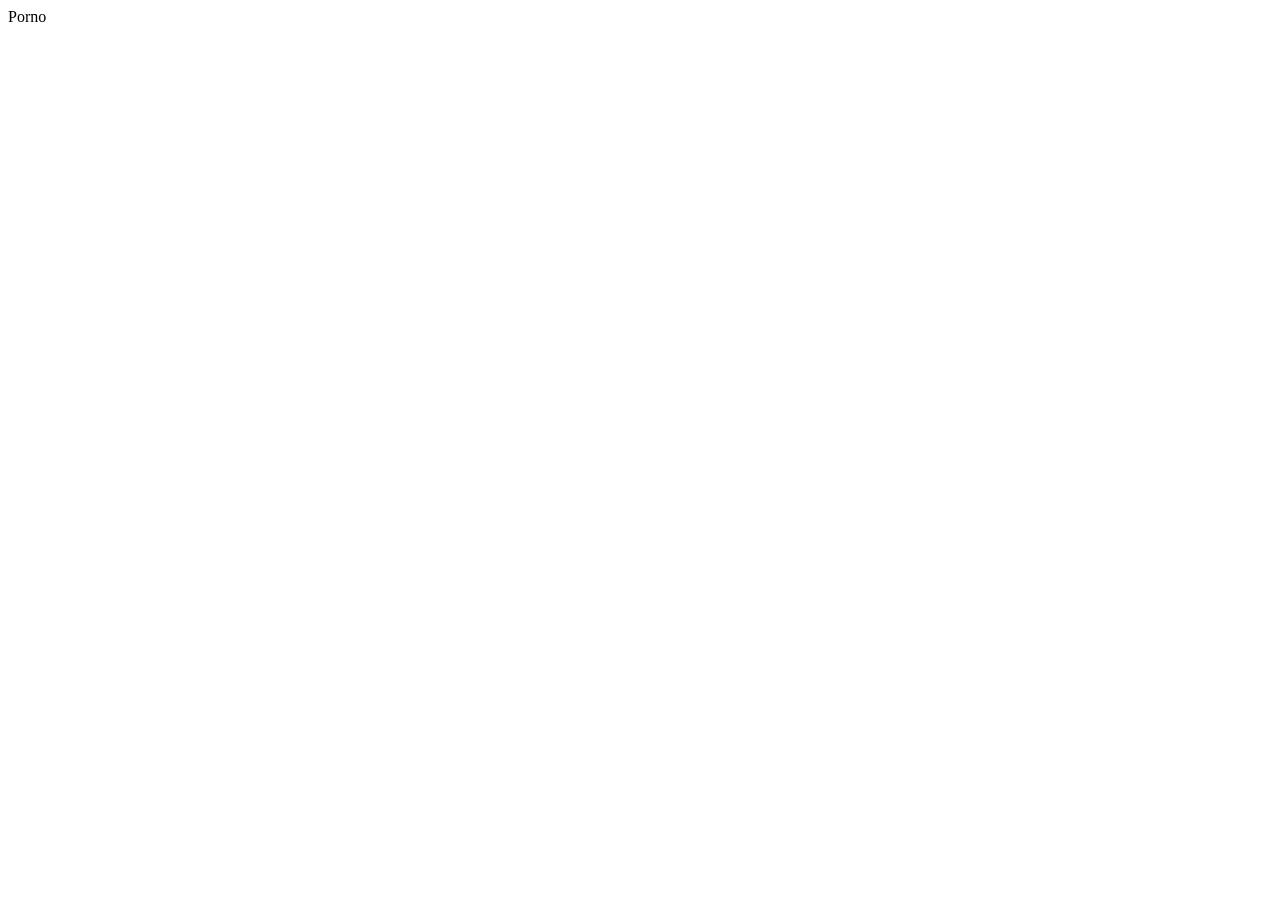
==== index.html @ a063c2bb "feat: Create initial HTML page with basic structure and stylesheet link." ====
<!DOCTYPE html>
<html lang="en">
<head>
    <meta charset="UTF-8">
    <meta name="viewport" content="width=device-width, initial-scale=1.0">
    <title>MenuRestaurant</title>
    <link rel="stylesheet" href="styles.css">
</head>
<body>
    Porno
</body>
</html>
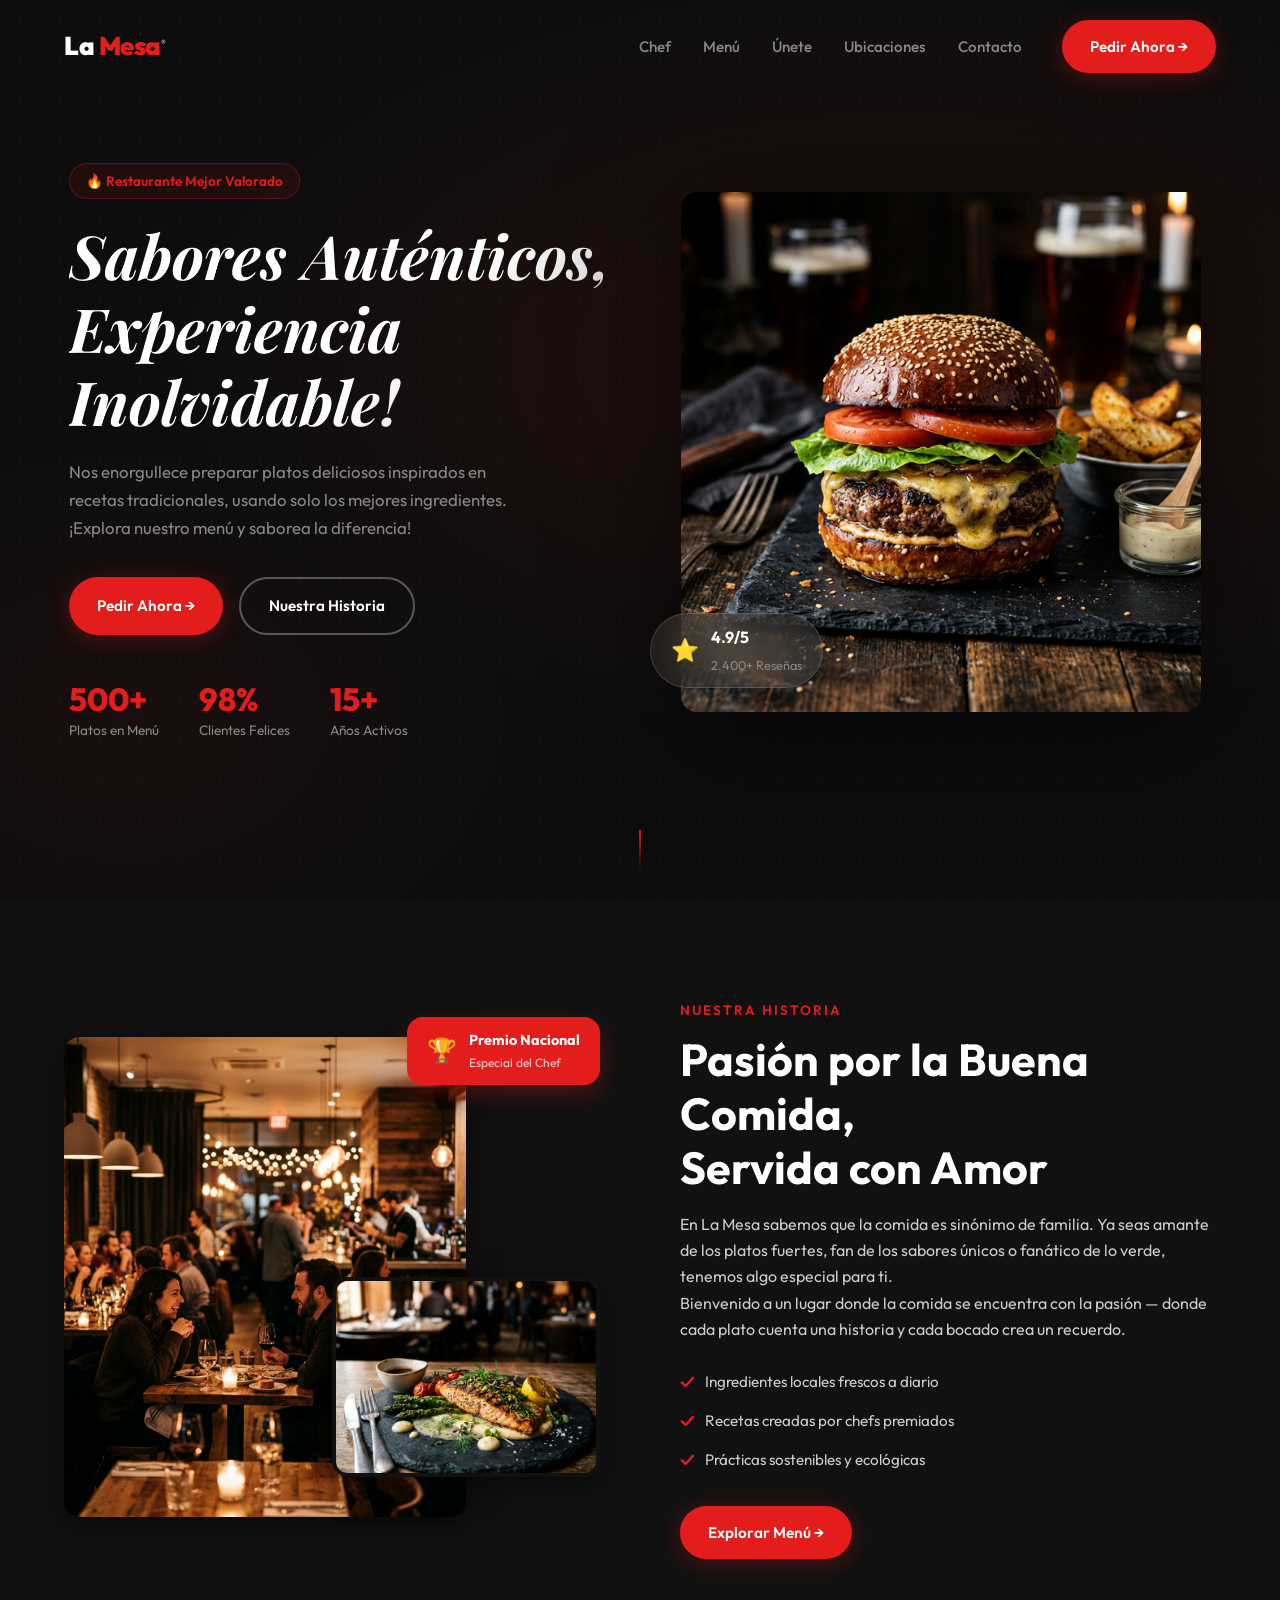
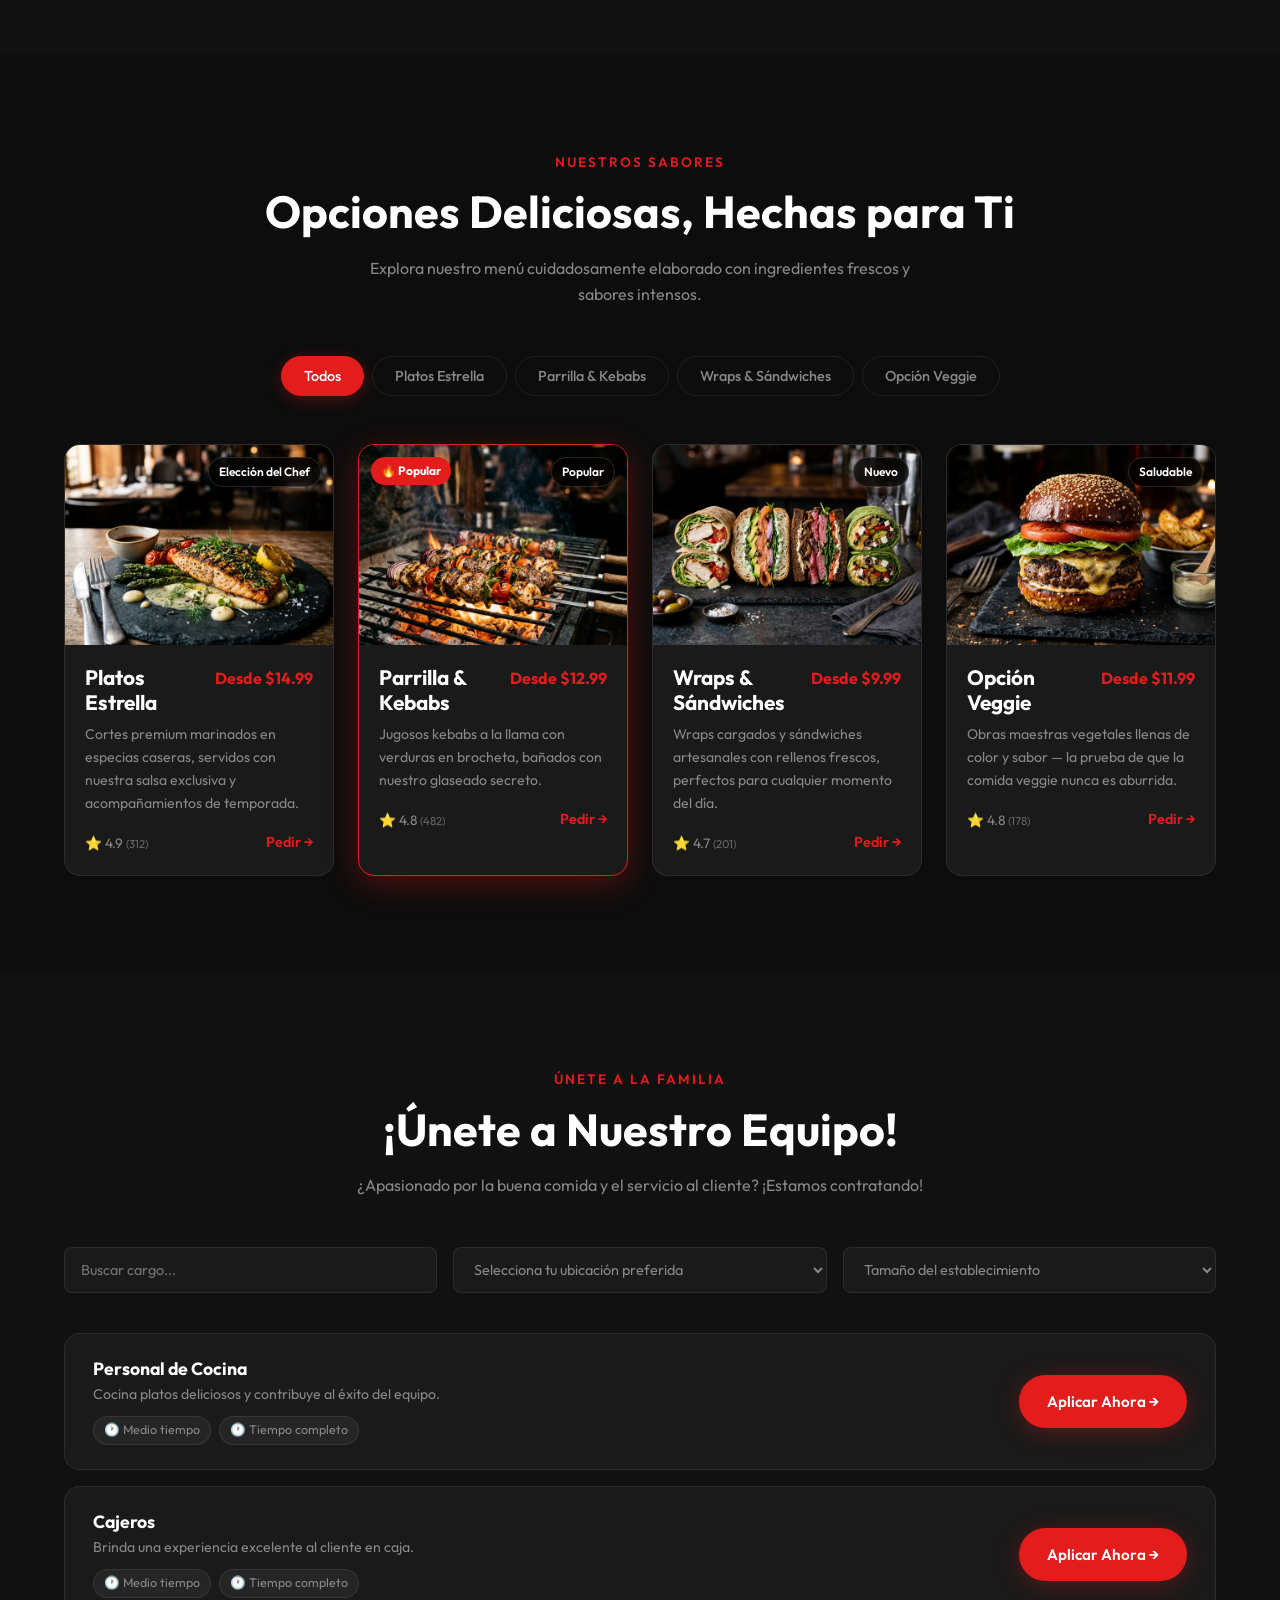
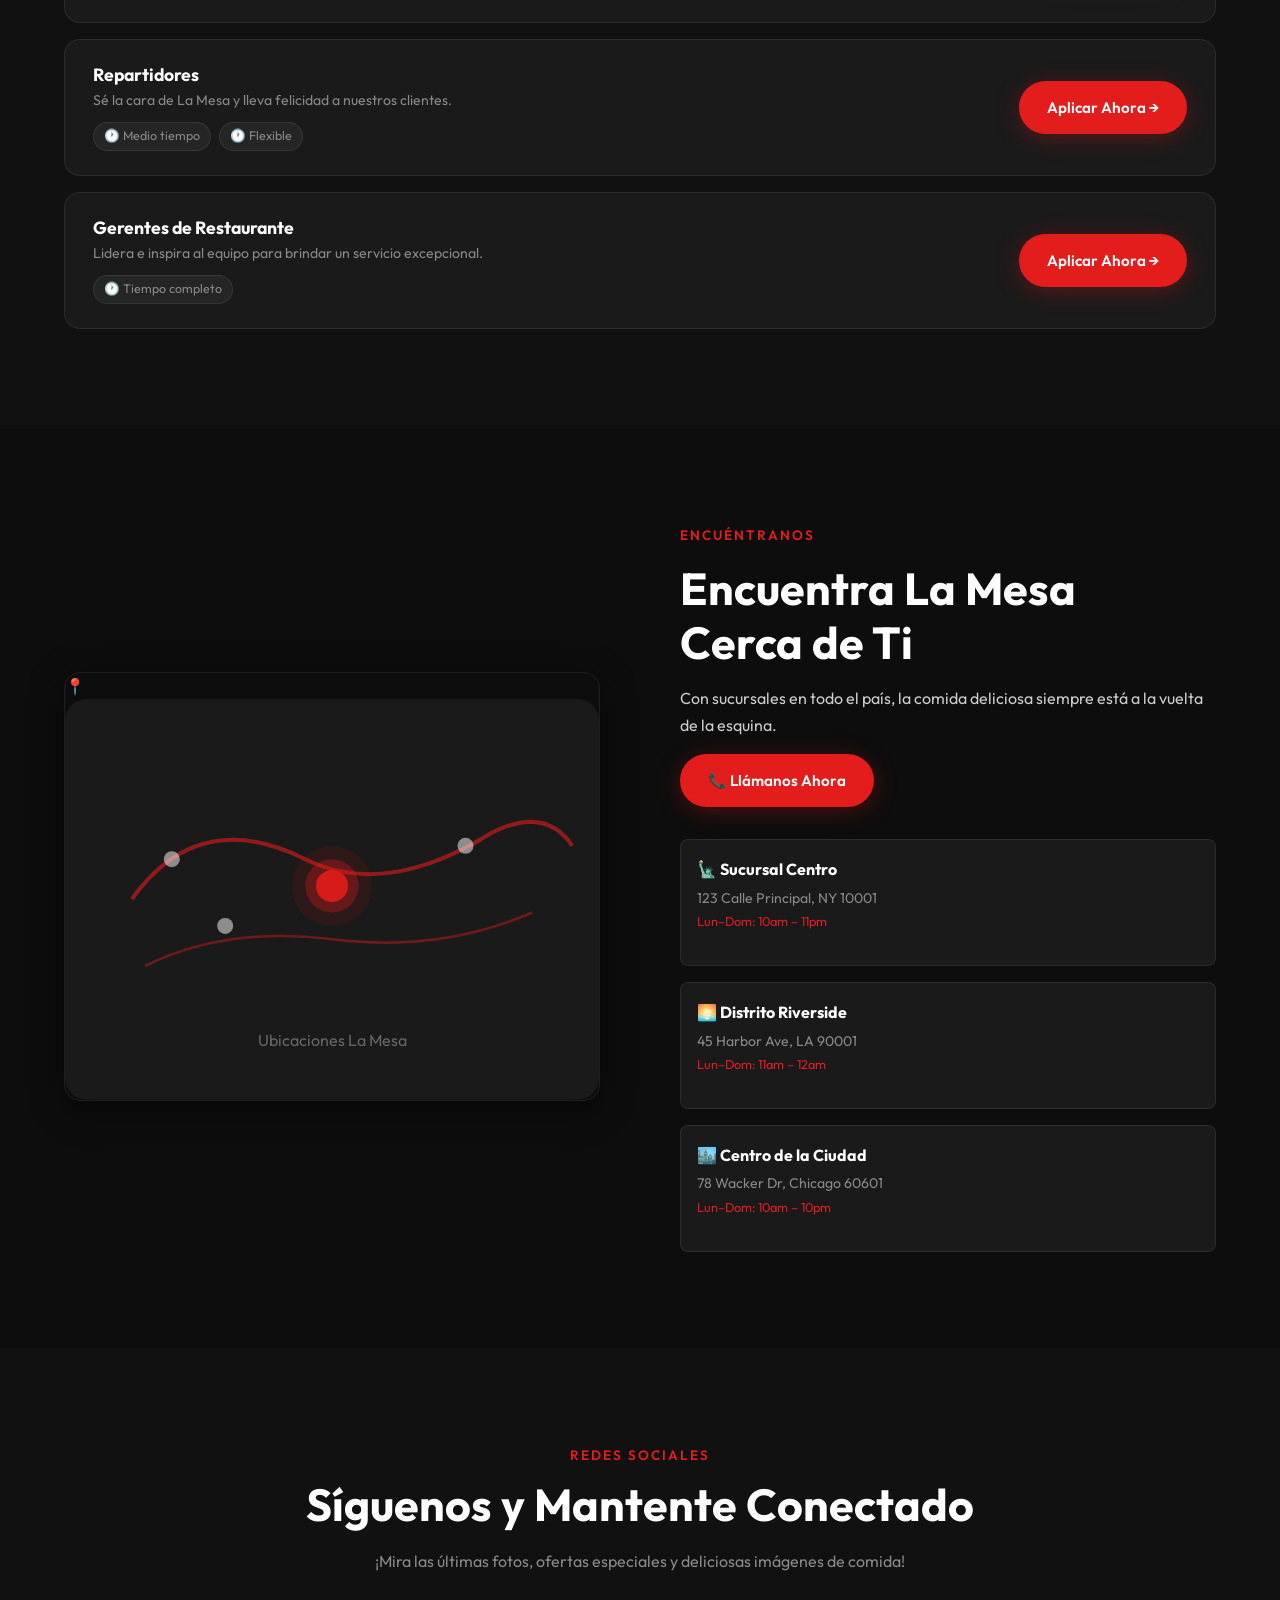
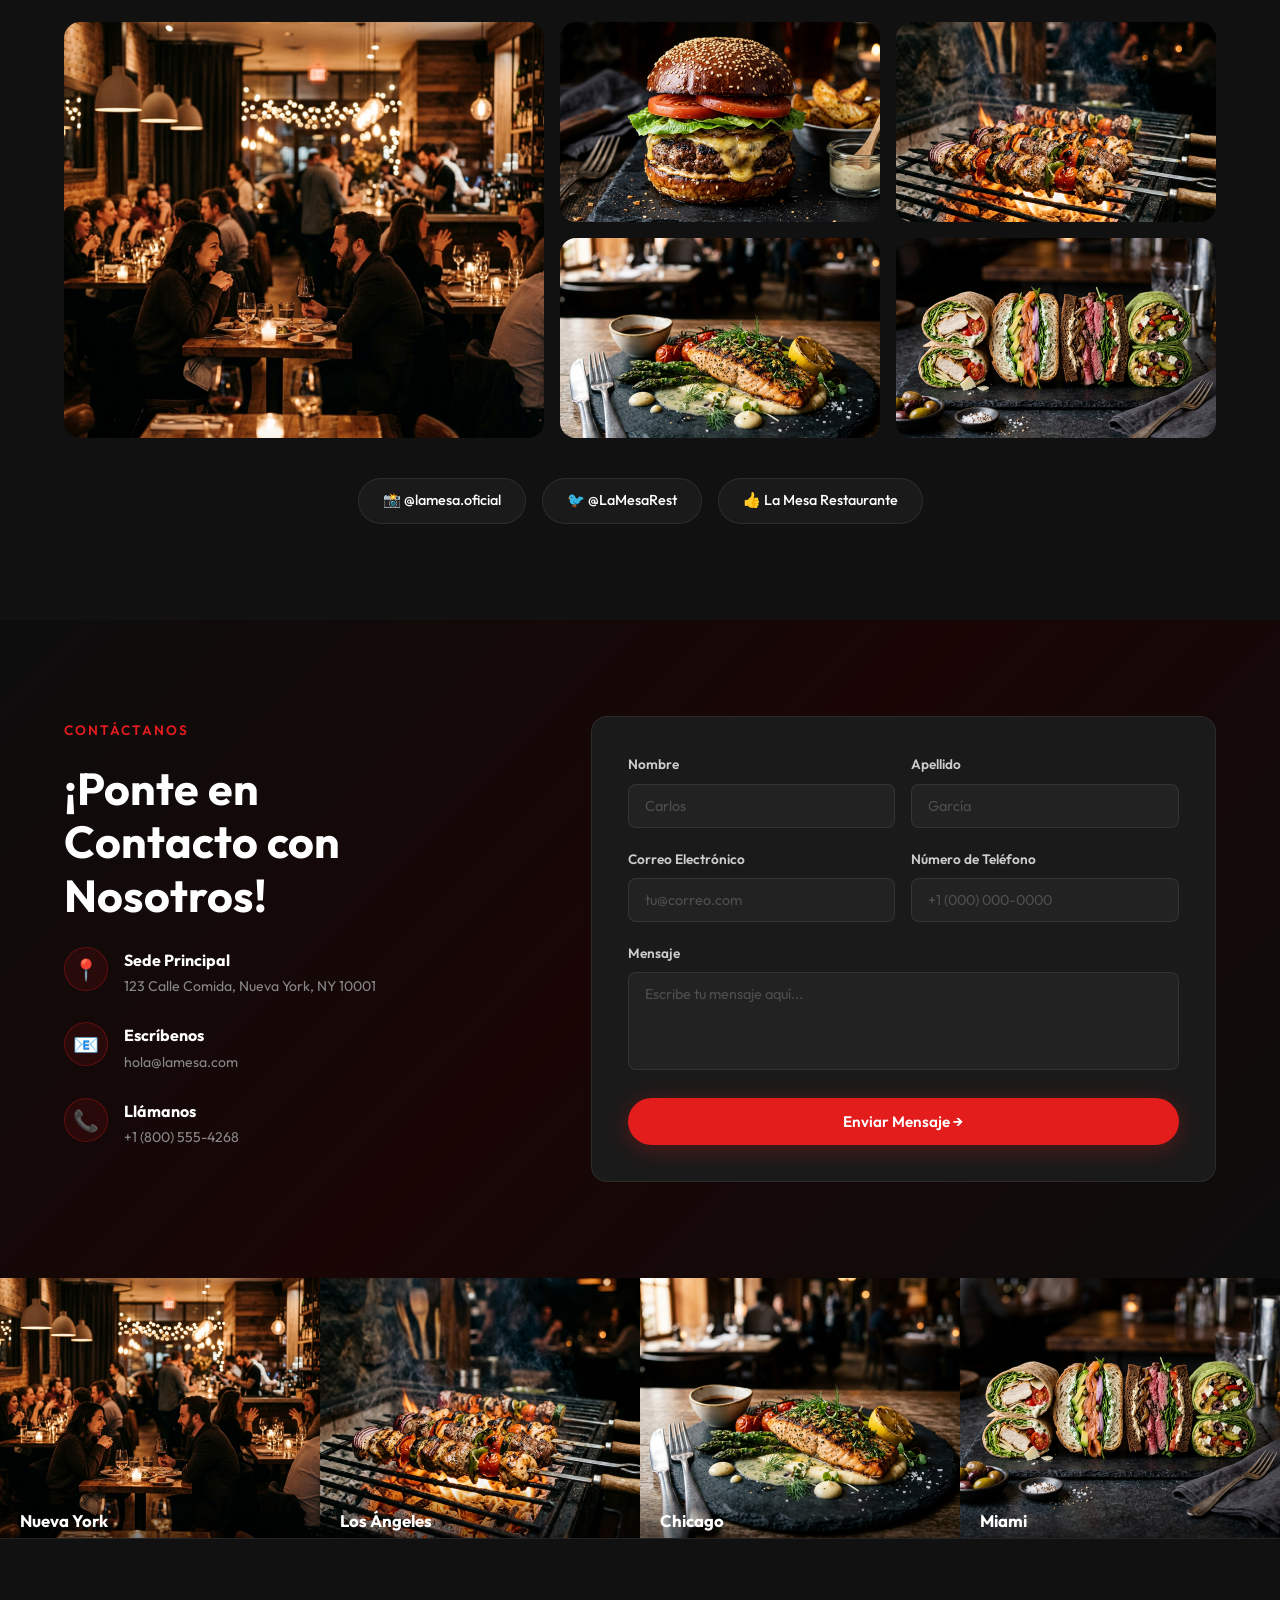
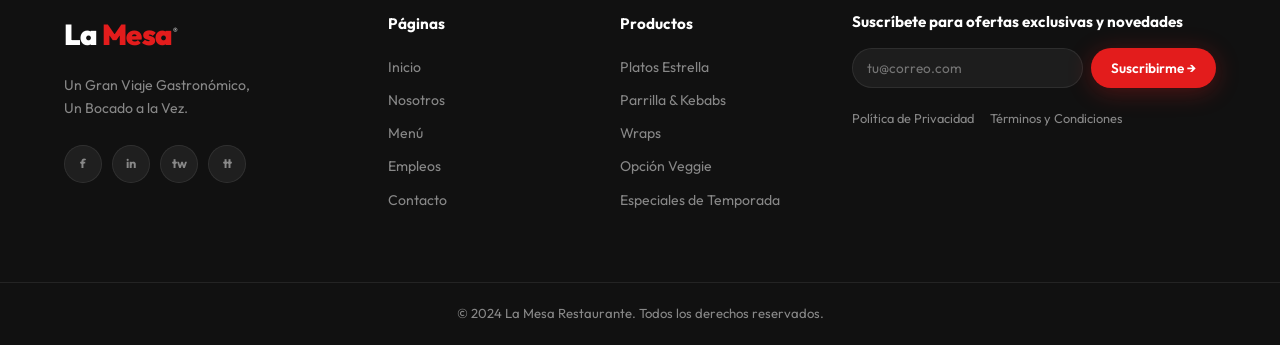
==== commit defbb188: "feat: pagina completa La Mesa - diseno premium, traduccion espanol, imagenes e interactividad" ====
--- a/index.html
+++ b/index.html
@@ -1,12 +1,544 @@
-<!DOCTYPE html>
-<html lang="en">
+﻿<!DOCTYPE html>
+<html lang="es">
+
 <head>
     <meta charset="UTF-8">
     <meta name="viewport" content="width=device-width, initial-scale=1.0">
-    <title>MenuRestaurant</title>
+    <meta name="description"
+        content="La Mesa - Sabores auténticos, experiencias inolvidables. Descubre nuestro menú de platos exclusivos preparados con ingredientes frescos.">
+    <title>La Mesa - Sabores Auténticos</title>
+    <link rel="preconnect" href="https://fonts.googleapis.com">
+    <link rel="preconnect" href="https://fonts.gstatic.com" crossorigin>
+    <link
+        href="https://fonts.googleapis.com/css2?family=Outfit:wght@300;400;500;600;700;800;900&family=Playfair+Display:ital,wght@0,700;1,700&display=swap"
+        rel="stylesheet">
     <link rel="stylesheet" href="styles.css">
 </head>
+
 <body>
-    Porno
+
+    <!-- ===== NAVBAR ===== -->
+    <header class="navbar" id="navbar">
+        <div class="container nav-container">
+            <a href="#" class="logo">La <span>Mesa</span><sup>®</sup></a>
+            <nav class="nav-links">
+                <a href="#chef">Chef</a>
+                <a href="#menu">Menú</a>
+                <a href="#jobs">Únete</a>
+                <a href="#location">Ubicaciones</a>
+                <a href="#contact">Contacto</a>
+            </nav>
+            <a href="#order" class="btn btn-red">Pedir Ahora →</a>
+            <button class="hamburger" id="hamburger" aria-label="Menú">&#9776;</button>
+        </div>
+        <div class="mobile-menu" id="mobileMenu">
+            <a href="#chef">Chef</a>
+            <a href="#menu">Menú</a>
+            <a href="#jobs">Únete</a>
+            <a href="#location">Ubicaciones</a>
+            <a href="#contact">Contacto</a>
+            <a href="#order" class="btn btn-red">Pedir Ahora</a>
+        </div>
+    </header>
+
+    <!-- ===== HERO ===== -->
+    <section class="hero" id="home">
+        <div class="container hero-container">
+            <div class="hero-text">
+                <p class="hero-tag">🔥 Restaurante Mejor Valorado</p>
+                <h1>Sabores Auténticos,<br>Experiencia<br>Inolvidable!</h1>
+                <p class="hero-desc">Nos enorgullece preparar platos deliciosos inspirados en recetas tradicionales,
+                    usando solo los mejores ingredientes. ¡Explora nuestro menú y saborea la diferencia!</p>
+                <div class="hero-btns">
+                    <a href="#menu" class="btn btn-red">Pedir Ahora →</a>
+                    <a href="#chef" class="btn btn-outline">Nuestra Historia</a>
+                </div>
+                <div class="hero-stats">
+                    <div class="stat"><span>500+</span>
+                        <p>Platos en Menú</p>
+                    </div>
+                    <div class="stat"><span>98%</span>
+                        <p>Clientes Felices</p>
+                    </div>
+                    <div class="stat"><span>15+</span>
+                        <p>Años Activos</p>
+                    </div>
+                </div>
+            </div>
+            <div class="hero-img">
+                <div class="hero-glow"></div>
+                <img src="hero_burger.png" alt="Hamburguesa Gourmet Signature">
+                <div class="hero-badge">
+                    <span class="badge-icon">⭐</span>
+                    <div>
+                        <strong>4.9/5</strong>
+                        <small>2.400+ Reseñas</small>
+                    </div>
+                </div>
+            </div>
+        </div>
+        <div class="hero-scroll-indicator">
+            <span></span>
+        </div>
+    </section>
+
+    <!-- ===== ABOUT / CHEF ===== -->
+    <section class="about" id="chef">
+        <div class="container about-container">
+            <div class="about-imgs">
+                <div class="about-img-main">
+                    <img src="restaurant_interior.png" alt="Interior del restaurante">
+                </div>
+                <div class="about-img-small">
+                    <img src="signature_dish.png" alt="Plato estrella">
+                </div>
+                <div class="about-tag-float">
+                    <span>🏆</span>
+                    <div>
+                        <strong>Premio Nacional</strong>
+                        <small>Especial del Chef</small>
+                    </div>
+                </div>
+            </div>
+            <div class="about-text">
+                <p class="section-tag">Nuestra Historia</p>
+                <h2>Pasión por la Buena Comida,<br>Servida con Amor</h2>
+                <p>En La Mesa sabemos que la comida es sinónimo de familia. Ya seas amante de los platos fuertes, fan de
+                    los sabores únicos o fanático de lo verde, tenemos algo especial para ti.</p>
+                <p>Bienvenido a un lugar donde la comida se encuentra con la pasión — donde cada plato cuenta una
+                    historia y cada bocado crea un recuerdo.</p>
+                <div class="about-features">
+                    <div class="feature"><span>✓</span> Ingredientes locales frescos a diario</div>
+                    <div class="feature"><span>✓</span> Recetas creadas por chefs premiados</div>
+                    <div class="feature"><span>✓</span> Prácticas sostenibles y ecológicas</div>
+                </div>
+                <a href="#menu" class="btn btn-red">Explorar Menú →</a>
+            </div>
+        </div>
+    </section>
+
+    <!-- ===== MENU CATEGORIES ===== -->
+    <section class="menu" id="menu">
+        <div class="container">
+            <p class="section-tag centered">Nuestros Sabores</p>
+            <h2 class="centered">Opciones Deliciosas, Hechas para Ti</h2>
+            <p class="section-desc centered">Explora nuestro menú cuidadosamente elaborado con ingredientes frescos y
+                sabores intensos.
+            </p>
+
+            <div class="menu-tabs">
+                <button class="tab-btn active" data-tab="all">Todos</button>
+                <button class="tab-btn" data-tab="signature">Platos Estrella</button>
+                <button class="tab-btn" data-tab="grill">Parrilla &amp; Kebabs</button>
+                <button class="tab-btn" data-tab="wraps">Wraps &amp; Sándwiches</button>
+                <button class="tab-btn" data-tab="veggie">Opción Veggie</button>
+            </div>
+
+            <div class="menu-grid">
+                <!-- Signature -->
+                <div class="menu-card" data-category="signature">
+                    <div class="card-img">
+                        <img src="signature_dish.png" alt="Platos Estrella">
+                        <div class="card-badge">Elección del Chef</div>
+                    </div>
+                    <div class="card-body">
+                        <div class="card-top">
+                            <h3>Platos Estrella</h3>
+                            <span class="price">Desde $14.99</span>
+                        </div>
+                        <p>Cortes premium marinados en especias caseras, servidos con nuestra salsa exclusiva y
+                            acompañamientos de temporada.</p>
+                        <div class="card-footer">
+                            <div class="rating">⭐ 4.9 <small>(312)</small></div>
+                            <a href="#order" class="btn-small">Pedir →</a>
+                        </div>
+                    </div>
+                </div>
+
+                <!-- Grill -->
+                <div class="menu-card featured" data-category="grill">
+                    <div class="card-img">
+                        <img src="grill_kebabs.png" alt="Parrilla y Kebabs">
+                        <div class="card-badge">Popular</div>
+                    </div>
+                    <div class="card-body">
+                        <div class="card-top">
+                            <h3>Parrilla &amp; Kebabs</h3>
+                            <span class="price">Desde $12.99</span>
+                        </div>
+                        <p>Jugosos kebabs a la llama con verduras en brocheta, bañados con nuestro glaseado secreto.</p>
+                        <div class="card-footer">
+                            <div class="rating">⭐ 4.8 <small>(482)</small></div>
+                            <a href="#order" class="btn-small">Pedir →</a>
+                        </div>
+                    </div>
+                </div>
+
+                <!-- Wraps -->
+                <div class="menu-card" data-category="wraps">
+                    <div class="card-img">
+                        <img src="wraps_sandwiches.png" alt="Wraps y Sándwiches">
+                        <div class="card-badge">Nuevo</div>
+                    </div>
+                    <div class="card-body">
+                        <div class="card-top">
+                            <h3>Wraps &amp; Sándwiches</h3>
+                            <span class="price">Desde $9.99</span>
+                        </div>
+                        <p>Wraps cargados y sándwiches artesanales con rellenos frescos, perfectos para cualquier
+                            momento del día.</p>
+                        <div class="card-footer">
+                            <div class="rating">⭐ 4.7 <small>(201)</small></div>
+                            <a href="#order" class="btn-small">Pedir →</a>
+                        </div>
+                    </div>
+                </div>
+
+                <!-- Veggie -->
+                <div class="menu-card" data-category="veggie">
+                    <div class="card-img">
+                        <img src="hero_burger.png" alt="Opción Veggie">
+                        <div class="card-badge">Saludable</div>
+                    </div>
+                    <div class="card-body">
+                        <div class="card-top">
+                            <h3>Opción Veggie</h3>
+                            <span class="price">Desde $11.99</span>
+                        </div>
+                        <p>Obras maestras vegetales llenas de color y sabor — la prueba de que la comida veggie nunca es
+                            aburrida.</p>
+                        <div class="card-footer">
+                            <div class="rating">⭐ 4.8 <small>(178)</small></div>
+                            <a href="#order" class="btn-small">Pedir →</a>
+                        </div>
+                    </div>
+                </div>
+            </div>
+        </div>
+    </section>
+
+    <!-- ===== JOBS ===== -->
+    <section class="jobs" id="jobs">
+        <div class="container">
+            <p class="section-tag centered">Únete a la Familia</p>
+            <h2 class="centered">¡Únete a Nuestro Equipo!</h2>
+            <p class="section-desc centered">¿Apasionado por la buena comida y el servicio al cliente? ¡Estamos
+                contratando!</p>
+
+            <div class="jobs-filter">
+                <input type="text" placeholder="Buscar cargo..." class="filter-input">
+                <select class="filter-select">
+                    <option>Selecciona tu ubicación preferida</option>
+                    <option>Las Cocas</option>
+                    <option>Los Ángeles</option>
+                    <option>Chicago</option>
+                    <option>Miami</option>
+                </select>
+                <select class="filter-select">
+                    <option>Tamaño del establecimiento</option>
+                    <option>Pequeño</option>
+                    <option>Mediano</option>
+                    <option>Grande</option>
+                </select>
+            </div>
+
+            <div class="jobs-list">
+                <div class="job-item">
+                    <div class="job-info">
+                        <h4>Personal de Cocina</h4>
+                        <p>Cocina platos deliciosos y contribuye al éxito del equipo.</p>
+                        <div class="job-tags">
+                            <span class="tag">🕐 Medio tiempo</span>
+                            <span class="tag">🕐 Tiempo completo</span>
+                        </div>
+                    </div>
+                    <a href="#contact" class="btn btn-red">Aplicar Ahora →</a>
+                </div>
+
+                <div class="job-item">
+                    <div class="job-info">
+                        <h4>Cajeros</h4>
+                        <p>Brinda una experiencia excelente al cliente en caja.</p>
+                        <div class="job-tags">
+                            <span class="tag">🕐 Medio tiempo</span>
+                            <span class="tag">🕐 Tiempo completo</span>
+                        </div>
+                    </div>
+                    <a href="#contact" class="btn btn-red">Aplicar Ahora →</a>
+                </div>
+
+                <div class="job-item">
+                    <div class="job-info">
+                        <h4>Repartidores</h4>
+                        <p>Sé la cara de La Mesa y lleva felicidad a nuestros clientes.</p>
+                        <div class="job-tags">
+                            <span class="tag">🕐 Medio tiempo</span>
+                            <span class="tag">🕐 Flexible</span>
+                        </div>
+                    </div>
+                    <a href="#contact" class="btn btn-red">Aplicar Ahora →</a>
+                </div>
+
+                <div class="job-item">
+                    <div class="job-info">
+                        <h4>Gerentes de Restaurante</h4>
+                        <p>Lidera e inspira al equipo para brindar un servicio excepcional.</p>
+                        <div class="job-tags">
+                            <span class="tag">🕐 Tiempo completo</span>
+                        </div>
+                    </div>
+                    <a href="#contact" class="btn btn-red">Aplicar Ahora →</a>
+                </div>
+            </div>
+        </div>
+    </section>
+
+    <!-- ===== LOCATION ===== -->
+    <section class="location" id="location">
+        <div class="container location-container">
+            <div class="location-map">
+                <div class="map-placeholder">
+                    <div class="map-pin">📍</div>
+                    <div class="map-pulse"></div>
+                    <svg viewBox="0 0 400 300" xmlns="http://www.w3.org/2000/svg" class="map-svg">
+                        <rect width="400" height="300" fill="#1a1a1a" rx="16" />
+                        <path d="M50,150 Q100,80 180,120 Q240,150 320,100 Q360,80 380,110" stroke="#e31c1c"
+                            stroke-width="3" fill="none" opacity="0.6" />
+                        <path d="M60,200 Q120,170 200,180 Q280,190 350,160" stroke="#e31c1c" stroke-width="2"
+                            fill="none" opacity="0.4" />
+                        <circle cx="200" cy="140" r="12" fill="#e31c1c" opacity="0.9" />
+                        <circle cx="200" cy="140" r="20" fill="#e31c1c" opacity="0.3" />
+                        <circle cx="200" cy="140" r="30" fill="#e31c1c" opacity="0.1" />
+                        <circle cx="120" cy="170" r="6" fill="#fff" opacity="0.5" />
+                        <circle cx="300" cy="110" r="6" fill="#fff" opacity="0.5" />
+                        <circle cx="80" cy="120" r="6" fill="#fff" opacity="0.5" />
+                        <text x="200" y="260" text-anchor="middle" fill="#666" font-size="12"
+                            font-family="Outfit">Ubicaciones La Mesa</text>
+                    </svg>
+                </div>
+            </div>
+            <div class="location-text">
+                <p class="section-tag">Encuéntranos</p>
+                <h2>Encuentra La Mesa<br>Cerca de Ti</h2>
+                <p>Con sucursales en todo el país, la comida deliciosa siempre está a la vuelta de la esquina.</p>
+                <a href="tel:+18005554268" class="btn btn-red">📞 Llámanos Ahora</a>
+                <div class="locations-list">
+                    <div class="loc-item">
+                        <strong>🗽 Sucursal Centro</strong>
+                        <p>123 Calle Principal, NY 10001<br><small>Lun–Dom: 10am – 11pm</small></p>
+                    </div>
+                    <div class="loc-item">
+                        <strong>🌅 Distrito Riverside</strong>
+                        <p>45 Harbor Ave, LA 90001<br><small>Lun–Dom: 11am – 12am</small></p>
+                    </div>
+                    <div class="loc-item">
+                        <strong>🏙️ Centro de la Ciudad</strong>
+                        <p>78 Wacker Dr, Chicago 60601<br><small>Lun–Dom: 10am – 10pm</small></p>
+                    </div>
+                </div>
+            </div>
+        </div>
+    </section>
+
+    <!-- ===== SOCIAL / GALLERY ===== -->
+    <section class="social" id="social">
+        <div class="container">
+            <p class="section-tag centered">Redes Sociales</p>
+            <h2 class="centered">Síguenos y Mantente Conectado</h2>
+            <p class="section-desc centered">¡Mira las últimas fotos, ofertas especiales y deliciosas imágenes de
+                comida!</p>
+
+            <div class="gallery-grid">
+                <div class="gallery-item tall">
+                    <img src="restaurant_interior.png" alt="Interior del restaurante">
+                    <div class="gallery-overlay"><span>❤ 2.4k</span></div>
+                </div>
+                <div class="gallery-item">
+                    <img src="hero_burger.png" alt="Hamburguesa">
+                    <div class="gallery-overlay"><span>❤ 1.8k</span></div>
+                </div>
+                <div class="gallery-item">
+                    <img src="grill_kebabs.png" alt="Kebabs">
+                    <div class="gallery-overlay"><span>❤ 3.1k</span></div>
+                </div>
+                <div class="gallery-item">
+                    <img src="signature_dish.png" alt="Plato estrella">
+                    <div class="gallery-overlay"><span>❤ 2.9k</span></div>
+                </div>
+                <div class="gallery-item">
+                    <img src="wraps_sandwiches.png" alt="Wraps">
+                    <div class="gallery-overlay"><span>❤ 1.5k</span></div>
+                </div>
+            </div>
+
+            <div class="social-links">
+                <a href="#" class="social-link">📸 @lamesa.oficial</a>
+                <a href="#" class="social-link">🐦 @LaMesaRest</a>
+                <a href="#" class="social-link">👍 La Mesa Restaurante</a>
+            </div>
+        </div>
+    </section>
+
+    <!-- ===== CONTACT ===== -->
+    <section class="contact" id="contact">
+        <div class="container contact-container">
+            <div class="contact-info">
+                <p class="section-tag">Contáctanos</p>
+                <h2>¡Ponte en<br>Contacto con Nosotros!</h2>
+                <div class="contact-detail">
+                    <span>📍</span>
+                    <div>
+                        <strong>Sede Principal</strong>
+                        <p>123 Calle Comida, Nueva York, NY 10001</p>
+                    </div>
+                </div>
+                <div class="contact-detail">
+                    <span>📧</span>
+                    <div>
+                        <strong>Escríbenos</strong>
+                        <p>hola@lamesa.com</p>
+                    </div>
+                </div>
+                <div class="contact-detail">
+                    <span>📞</span>
+                    <div>
+                        <strong>Llámanos</strong>
+                        <p>+1 (800) 555-4268</p>
+                    </div>
+                </div>
+            </div>
+
+            <form class="contact-form" id="contactForm">
+                <div class="form-row">
+                    <div class="form-group">
+                        <label>Nombre</label>
+                        <input type="text" id="firstName" placeholder="Carlos" required>
+                    </div>
+                    <div class="form-group">
+                        <label>Apellido</label>
+                        <input type="text" id="lastName" placeholder="García" required>
+                    </div>
+                </div>
+                <div class="form-row">
+                    <div class="form-group">
+                        <label>Correo Electrónico</label>
+                        <input type="email" id="email" placeholder="tu@correo.com" required>
+                    </div>
+                    <div class="form-group">
+                        <label>Número de Teléfono</label>
+                        <input type="tel" id="phone" placeholder="+1 (000) 000-0000">
+                    </div>
+                </div>
+                <div class="form-group">
+                    <label>Mensaje</label>
+                    <textarea id="message" placeholder="Escribe tu mensaje aquí..." rows="4" required></textarea>
+                </div>
+                <button type="submit" class="btn btn-red full-width" id="submitBtn">Enviar Mensaje →</button>
+                <div class="form-success" id="formSuccess">✅ ¡Mensaje enviado! Te responderemos pronto.</div>
+            </form>
+        </div>
+    </section>
+
+    <!-- ===== BRANCH SHOWCASE ===== -->
+    <section class="branches">
+        <div class="branches-grid">
+            <div class="branch-item">
+                <img src="restaurant_interior.png" alt="Sucursal Nueva York">
+                <div class="branch-info">
+                    <strong>Nueva York</strong>
+                    <p>123 Main Street, NY 10001</p>
+                </div>
+            </div>
+            <div class="branch-item">
+                <img src="grill_kebabs.png" alt="Sucursal Los Ángeles">
+                <div class="branch-info">
+                    <strong>Los Ángeles</strong>
+                    <p>500 Sunset Blvd, LA 90028</p>
+                </div>
+            </div>
+            <div class="branch-item">
+                <img src="signature_dish.png" alt="Sucursal Chicago">
+                <div class="branch-info">
+                    <strong>Chicago</strong>
+                    <p>200 Wacker Drive, IL 60601</p>
+                </div>
+            </div>
+            <div class="branch-item">
+                <img src="wraps_sandwiches.png" alt="Sucursal Miami">
+                <div class="branch-info">
+                    <strong>Miami</strong>
+                    <p>910 Ocean Drive, FL 33139</p>
+                </div>
+            </div>
+        </div>
+    </section>
+
+    <!-- ===== FOOTER ===== -->
+    <footer class="footer">
+        <div class="container footer-grid">
+            <div class="footer-brand">
+                <a href="#" class="logo">La <span>Mesa</span><sup>®</sup></a>
+                <p>Un Gran Viaje Gastronómico,<br>Un Bocado a la Vez.</p>
+                <div class="footer-socials">
+                    <a href="#" aria-label="Facebook">f</a>
+                    <a href="#" aria-label="Instagram">in</a>
+                    <a href="#" aria-label="Twitter">tw</a>
+                    <a href="#" aria-label="TikTok">tt</a>
+                </div>
+            </div>
+
+            <div class="footer-col">
+                <h5>Páginas</h5>
+                <a href="#home">Inicio</a>
+                <a href="#chef">Nosotros</a>
+                <a href="#menu">Menú</a>
+                <a href="#jobs">Empleos</a>
+                <a href="#contact">Contacto</a>
+            </div>
+
+            <div class="footer-col">
+                <h5>Productos</h5>
+                <a href="#menu">Platos Estrella</a>
+                <a href="#menu">Parrilla &amp; Kebabs</a>
+                <a href="#menu">Wraps</a>
+                <a href="#menu">Opción Veggie</a>
+                <a href="#menu">Especiales de Temporada</a>
+            </div>
+
+            <div class="footer-newsletter">
+                <h5>Suscríbete para ofertas exclusivas y novedades</h5>
+                <div class="newsletter-form">
+                    <input type="email" placeholder="tu@correo.com" id="newsletterEmail">
+                    <button class="btn btn-red" id="subscribeBtn">Suscribirme →</button>
+                </div>
+                <div class="footer-bottom-links">
+                    <a href="#">Política de Privacidad</a>
+                    <a href="#">Términos y Condiciones</a>
+                </div>
+            </div>
+        </div>
+
+        <div class="footer-bottom">
+            <p>© 2024 La Mesa Restaurante. Todos los derechos reservados.</p>
+        </div>
+    </footer>
+
+    <!-- ===== SCROLL TO TOP ===== -->
+    <button class="scroll-top" id="scrollTop" aria-label="Scroll to top">↑</button>
+
+    <!-- ===== ORDER MODAL ===== -->
+    <div class="modal-overlay" id="orderModal">
+        <div class="modal">
+            <button class="modal-close" id="modalClose">✕</button>
+            <div class="modal-icon">🍔</div>
+            <h3>Pedidos en Línea</h3>
+            <p>¡Nuestro sistema de pedidos en línea estará disponible pronto! Mientras tanto, llámanos para hacer tu
+                pedido.</p>
+            <a href="tel:+18005554268" class="btn btn-red full-width">📞 Llamar para Pedir</a>
+        </div>
+    </div>
+
+    <script src="script.js"></script>
 </body>
+
 </html>
--- a/styles.css
+++ b/styles.css
@@ -0,0 +1,1276 @@
+/* ===========================
+   CSS RESET & ROOT VARIABLES
+=========================== */
+*, *::before, *::after {
+    margin: 0;
+    padding: 0;
+    box-sizing: border-box;
+}
+
+:root {
+    --red: #e31c1c;
+    --red-dark: #b51515;
+    --red-glow: rgba(227, 28, 28, 0.3);
+    --bg: #0d0d0d;
+    --bg-2: #111111;
+    --bg-3: #161616;
+    --bg-card: #1a1a1a;
+    --border: rgba(255,255,255,0.08);
+    --text: #ffffff;
+    --text-muted: #888888;
+    --text-light: #cccccc;
+    --gold: #f5c842;
+    --radius: 16px;
+    --radius-sm: 8px;
+    --shadow: 0 8px 32px rgba(0,0,0,0.5);
+    --transition: 0.3s cubic-bezier(0.4, 0, 0.2, 1);
+    --font: 'Outfit', sans-serif;
+    --font-display: 'Playfair Display', serif;
+}
+
+html {
+    scroll-behavior: smooth;
+}
+
+body {
+    font-family: var(--font);
+    background: var(--bg);
+    color: var(--text);
+    line-height: 1.65;
+    overflow-x: hidden;
+}
+
+img {
+    max-width: 100%;
+    display: block;
+}
+
+a {
+    text-decoration: none;
+    color: inherit;
+}
+
+/* ===========================
+   LAYOUT UTILITIES
+=========================== */
+.container {
+    max-width: 1200px;
+    margin: 0 auto;
+    padding: 0 24px;
+}
+
+section {
+    padding: 96px 0;
+}
+
+.centered { text-align: center; }
+
+h1, h2, h3, h4 {
+    line-height: 1.2;
+    font-weight: 700;
+}
+
+h1 {
+    font-size: clamp(2.2rem, 5vw, 3.8rem);
+}
+
+h2 {
+    font-size: clamp(1.8rem, 3.5vw, 2.8rem);
+    margin-bottom: 16px;
+}
+
+h3 { font-size: 1.3rem; }
+h4 { font-size: 1.1rem; }
+
+p { color: var(--text-light); }
+
+.section-tag {
+    display: inline-block;
+    color: var(--red);
+    font-size: 0.85rem;
+    font-weight: 600;
+    text-transform: uppercase;
+    letter-spacing: 2px;
+    margin-bottom: 12px;
+}
+
+.section-tag.centered { display: block; }
+
+.section-desc {
+    max-width: 580px;
+    margin: 0 auto 48px;
+    color: var(--text-muted);
+}
+
+/* ===========================
+   BUTTONS
+=========================== */
+.btn {
+    display: inline-flex;
+    align-items: center;
+    gap: 8px;
+    padding: 14px 28px;
+    border-radius: 50px;
+    font-weight: 600;
+    font-size: 0.95rem;
+    cursor: pointer;
+    transition: var(--transition);
+    border: none;
+    font-family: var(--font);
+    white-space: nowrap;
+}
+
+.btn-red {
+    background: var(--red);
+    color: #fff;
+    box-shadow: 0 4px 24px var(--red-glow);
+}
+
+.btn-red:hover {
+    background: var(--red-dark);
+    transform: translateY(-2px);
+    box-shadow: 0 8px 32px var(--red-glow);
+}
+
+.btn-outline {
+    background: transparent;
+    color: #fff;
+    border: 2px solid rgba(255,255,255,0.3);
+}
+
+.btn-outline:hover {
+    border-color: var(--red);
+    color: var(--red);
+    transform: translateY(-2px);
+}
+
+.full-width { width: 100%; justify-content: center; }
+
+.btn-small {
+    display: inline-flex;
+    align-items: center;
+    color: var(--red);
+    font-weight: 600;
+    font-size: 0.9rem;
+    transition: var(--transition);
+    gap: 4px;
+}
+
+.btn-small:hover { gap: 8px; }
+
+/* ===========================
+   NAVBAR
+=========================== */
+.navbar {
+    position: fixed;
+    top: 0;
+    left: 0;
+    right: 0;
+    z-index: 1000;
+    padding: 20px 0;
+    transition: var(--transition);
+    border-bottom: 1px solid transparent;
+}
+
+.navbar.scrolled {
+    background: rgba(13, 13, 13, 0.95);
+    backdrop-filter: blur(20px);
+    padding: 14px 0;
+    border-bottom-color: var(--border);
+}
+
+.nav-container {
+    display: flex;
+    align-items: center;
+    gap: 40px;
+}
+
+.logo {
+    font-size: 1.6rem;
+    font-weight: 900;
+    color: #fff;
+    letter-spacing: -0.5px;
+    margin-right: auto;
+}
+
+.logo span { color: var(--red); }
+.logo sup { font-size: 0.55rem; vertical-align: super; opacity: 0.7; }
+
+.nav-links {
+    display: flex;
+    gap: 32px;
+}
+
+.nav-links a {
+    color: var(--text-muted);
+    font-size: 0.95rem;
+    font-weight: 500;
+    transition: color var(--transition);
+}
+
+.nav-links a:hover { color: #fff; }
+
+.hamburger {
+    display: none;
+    background: none;
+    border: none;
+    color: #fff;
+    font-size: 1.4rem;
+    cursor: pointer;
+    padding: 4px;
+}
+
+.mobile-menu {
+    display: none;
+    flex-direction: column;
+    gap: 12px;
+    padding: 16px 24px 20px;
+    background: var(--bg-2);
+    border-top: 1px solid var(--border);
+}
+
+.mobile-menu a {
+    color: var(--text-light);
+    font-weight: 500;
+    padding: 8px 0;
+    border-bottom: 1px solid var(--border);
+}
+
+.mobile-menu.open { display: flex; }
+
+/* ===========================
+   HERO
+=========================== */
+.hero {
+    min-height: 100vh;
+    display: flex;
+    align-items: center;
+    background: radial-gradient(ellipse 80% 60% at 70% 40%, rgba(227,28,28,0.12) 0%, transparent 70%),
+                radial-gradient(ellipse 50% 50% at 10% 80%, rgba(227,28,28,0.06) 0%, transparent 60%),
+                var(--bg);
+    padding-top: 100px;
+    position: relative;
+    overflow: hidden;
+}
+
+.hero::before {
+    content: '';
+    position: absolute;
+    inset: 0;
+    background-image: radial-gradient(rgba(255,255,255,0.03) 1px, transparent 1px);
+    background-size: 40px 40px;
+    pointer-events: none;
+}
+
+.hero-container {
+    display: grid;
+    grid-template-columns: 1fr 1fr;
+    align-items: center;
+    gap: 60px;
+    padding: 60px 24px;
+}
+
+.hero-tag {
+    display: inline-flex;
+    align-items: center;
+    gap: 8px;
+    background: rgba(227,28,28,0.1);
+    border: 1px solid var(--red-glow);
+    color: var(--red);
+    padding: 6px 16px;
+    border-radius: 50px;
+    font-size: 0.85rem;
+    font-weight: 600;
+    margin-bottom: 20px;
+}
+
+.hero-text h1 {
+    font-family: var(--font-display);
+    font-style: italic;
+    margin-bottom: 20px;
+    background: linear-gradient(135deg, #fff 60%, rgba(255,255,255,0.7));
+    -webkit-background-clip: text;
+    -webkit-text-fill-color: transparent;
+    background-clip: text;
+}
+
+.hero-desc {
+    font-size: 1.05rem;
+    color: var(--text-muted);
+    max-width: 460px;
+    margin-bottom: 36px;
+}
+
+.hero-btns {
+    display: flex;
+    gap: 16px;
+    flex-wrap: wrap;
+    margin-bottom: 48px;
+}
+
+.hero-stats {
+    display: flex;
+    gap: 40px;
+}
+
+.stat span {
+    display: block;
+    font-size: 2rem;
+    font-weight: 800;
+    color: var(--red);
+    line-height: 1;
+}
+
+.stat p {
+    font-size: 0.85rem;
+    color: var(--text-muted);
+    margin-top: 4px;
+}
+
+.hero-img {
+    position: relative;
+    display: flex;
+    justify-content: center;
+}
+
+.hero-glow {
+    position: absolute;
+    width: 400px;
+    height: 400px;
+    background: radial-gradient(circle, rgba(227,28,28,0.25) 0%, transparent 70%);
+    top: 50%;
+    left: 50%;
+    transform: translate(-50%, -50%);
+    border-radius: 50%;
+    animation: pulse 3s ease-in-out infinite;
+}
+
+@keyframes pulse {
+    0%, 100% { transform: translate(-50%, -50%) scale(1); opacity: 1; }
+    50% { transform: translate(-50%, -50%) scale(1.1); opacity: 0.7; }
+}
+
+.hero-img img {
+    width: 100%;
+    max-width: 520px;
+    border-radius: var(--radius);
+    position: relative;
+    z-index: 1;
+    filter: drop-shadow(0 20px 60px rgba(0,0,0,0.6));
+    animation: float 4s ease-in-out infinite;
+}
+
+@keyframes float {
+    0%, 100% { transform: translateY(0); }
+    50% { transform: translateY(-12px); }
+}
+
+.hero-badge {
+    position: absolute;
+    bottom: 24px;
+    left: -20px;
+    background: rgba(255,255,255,0.07);
+    backdrop-filter: blur(20px);
+    border: 1px solid rgba(255,255,255,0.15);
+    border-radius: 50px;
+    padding: 10px 20px;
+    display: flex;
+    align-items: center;
+    gap: 12px;
+    z-index: 2;
+    animation: float 4s 1s ease-in-out infinite;
+}
+
+.badge-icon { font-size: 1.4rem; }
+.hero-badge strong { display: block; font-size: 1rem; }
+.hero-badge small { color: var(--text-muted); font-size: 0.8rem; }
+
+.hero-scroll-indicator {
+    position: absolute;
+    bottom: 30px;
+    left: 50%;
+    transform: translateX(-50%);
+    display: flex;
+    flex-direction: column;
+    align-items: center;
+}
+
+.hero-scroll-indicator span {
+    display: block;
+    width: 2px;
+    height: 40px;
+    background: linear-gradient(to bottom, var(--red), transparent);
+    animation: scrollLine 2s ease-in-out infinite;
+}
+
+@keyframes scrollLine {
+    0% { opacity: 0; transform: scaleY(0); transform-origin: top; }
+    50% { opacity: 1; }
+    100% { opacity: 0; transform: scaleY(1); transform-origin: top; }
+}
+
+/* ===========================
+   ABOUT
+=========================== */
+.about {
+    background: var(--bg-2);
+}
+
+.about-container {
+    display: grid;
+    grid-template-columns: 1fr 1fr;
+    gap: 80px;
+    align-items: center;
+}
+
+.about-imgs {
+    position: relative;
+    height: 480px;
+}
+
+.about-img-main {
+    width: 75%;
+    height: 100%;
+    border-radius: var(--radius);
+    overflow: hidden;
+    position: absolute;
+    left: 0;
+    top: 0;
+    box-shadow: var(--shadow);
+}
+
+.about-img-main img, .about-img-small img {
+    width: 100%;
+    height: 100%;
+    object-fit: cover;
+    transition: transform 0.6s ease;
+}
+
+.about-img-main:hover img, .about-img-small:hover img {
+    transform: scale(1.05);
+}
+
+.about-img-small {
+    width: 50%;
+    height: 200px;
+    border-radius: var(--radius);
+    overflow: hidden;
+    position: absolute;
+    right: 0;
+    bottom: 40px;
+    border: 4px solid var(--bg-2);
+    box-shadow: var(--shadow);
+}
+
+.about-tag-float {
+    position: absolute;
+    top: -20px;
+    right: 0;
+    background: var(--red);
+    border-radius: var(--radius);
+    padding: 12px 20px;
+    display: flex;
+    align-items: center;
+    gap: 12px;
+    font-size: 1.5rem;
+    z-index: 2;
+    box-shadow: 0 8px 24px var(--red-glow);
+}
+
+.about-tag-float strong, .about-tag-float small {
+    display: block;
+    color: #fff;
+    font-size: 0.9rem;
+}
+
+.about-tag-float small { opacity: 0.8; font-size: 0.75rem; }
+
+.about-features {
+    margin: 24px 0 32px;
+    display: flex;
+    flex-direction: column;
+    gap: 10px;
+}
+
+.feature {
+    display: flex;
+    align-items: center;
+    gap: 10px;
+    font-size: 0.95rem;
+    color: var(--text-light);
+}
+
+.feature span {
+    color: var(--red);
+    font-weight: 700;
+    font-size: 1.1rem;
+}
+
+/* ===========================
+   MENU
+=========================== */
+.menu {
+    background: var(--bg);
+}
+
+.menu-tabs {
+    display: flex;
+    gap: 8px;
+    justify-content: center;
+    flex-wrap: wrap;
+    margin-bottom: 48px;
+}
+
+.tab-btn {
+    padding: 10px 22px;
+    border-radius: 50px;
+    border: 1px solid var(--border);
+    background: transparent;
+    color: var(--text-muted);
+    font-family: var(--font);
+    font-size: 0.9rem;
+    font-weight: 500;
+    cursor: pointer;
+    transition: var(--transition);
+}
+
+.tab-btn:hover, .tab-btn.active {
+    background: var(--red);
+    border-color: var(--red);
+    color: #fff;
+    box-shadow: 0 4px 16px var(--red-glow);
+}
+
+.menu-grid {
+    display: grid;
+    grid-template-columns: repeat(auto-fit, minmax(260px, 1fr));
+    gap: 24px;
+}
+
+.menu-card {
+    background: var(--bg-card);
+    border-radius: var(--radius);
+    overflow: hidden;
+    border: 1px solid var(--border);
+    transition: transform var(--transition), box-shadow var(--transition);
+}
+
+.menu-card:hover {
+    transform: translateY(-8px);
+    box-shadow: 0 20px 48px rgba(0,0,0,0.4);
+    border-color: var(--red-glow);
+}
+
+.menu-card.featured {
+    border-color: var(--red);
+    box-shadow: 0 8px 32px var(--red-glow);
+    position: relative;
+}
+
+.menu-card.featured::before {
+    content: '🔥 Popular';
+    position: absolute;
+    top: 12px;
+    left: 12px;
+    background: var(--red);
+    color: #fff;
+    font-size: 0.75rem;
+    font-weight: 700;
+    padding: 4px 10px;
+    border-radius: 50px;
+    z-index: 3;
+}
+
+.card-img {
+    position: relative;
+    height: 200px;
+    overflow: hidden;
+}
+
+.card-img img {
+    width: 100%;
+    height: 100%;
+    object-fit: cover;
+    transition: transform 0.5s ease;
+}
+
+.menu-card:hover .card-img img { transform: scale(1.08); }
+
+.card-badge {
+    position: absolute;
+    top: 12px;
+    right: 12px;
+    background: rgba(0,0,0,0.7);
+    backdrop-filter: blur(8px);
+    border: 1px solid rgba(255,255,255,0.15);
+    color: #fff;
+    font-size: 0.75rem;
+    font-weight: 600;
+    padding: 4px 10px;
+    border-radius: 50px;
+}
+
+.card-body { padding: 20px; }
+
+.card-top {
+    display: flex;
+    align-items: flex-start;
+    justify-content: space-between;
+    gap: 12px;
+    margin-bottom: 8px;
+}
+
+.price {
+    color: var(--red);
+    font-weight: 700;
+    font-size: 1rem;
+    white-space: nowrap;
+}
+
+.card-body p { font-size: 0.88rem; color: var(--text-muted); margin-bottom: 16px; }
+
+.card-footer {
+    display: flex;
+    align-items: center;
+    justify-content: space-between;
+}
+
+.rating { font-size: 0.85rem; color: var(--text-muted); }
+.rating small { opacity: 0.7; }
+
+/* ===========================
+   JOBS
+=========================== */
+.jobs {
+    background: var(--bg-2);
+}
+
+.jobs-filter {
+    display: flex;
+    gap: 16px;
+    flex-wrap: wrap;
+    margin-bottom: 40px;
+}
+
+.filter-input, .filter-select {
+    flex: 1;
+    min-width: 200px;
+    background: var(--bg-card);
+    border: 1px solid var(--border);
+    color: var(--text-muted);
+    padding: 12px 16px;
+    border-radius: var(--radius-sm);
+    font-family: var(--font);
+    font-size: 0.9rem;
+    outline: none;
+    transition: border-color var(--transition);
+}
+
+.filter-input:focus, .filter-select:focus { border-color: var(--red); }
+
+.jobs-list {
+    display: flex;
+    flex-direction: column;
+    gap: 16px;
+}
+
+.job-item {
+    background: var(--bg-card);
+    border: 1px solid var(--border);
+    border-radius: var(--radius);
+    padding: 24px 28px;
+    display: flex;
+    align-items: center;
+    justify-content: space-between;
+    gap: 20px;
+    transition: var(--transition);
+    flex-wrap: wrap;
+}
+
+.job-item:hover {
+    border-color: var(--red);
+    background: rgba(227,28,28,0.04);
+    transform: translateX(4px);
+}
+
+.job-info h4 { margin-bottom: 4px; }
+.job-info p { font-size: 0.88rem; color: var(--text-muted); margin-bottom: 10px; }
+
+.job-tags { display: flex; gap: 8px; flex-wrap: wrap; }
+
+.tag {
+    background: rgba(255,255,255,0.05);
+    border: 1px solid var(--border);
+    padding: 3px 10px;
+    border-radius: 50px;
+    font-size: 0.78rem;
+    color: var(--text-muted);
+}
+
+/* ===========================
+   LOCATION
+=========================== */
+.location {
+    background: var(--bg);
+}
+
+.location-container {
+    display: grid;
+    grid-template-columns: 1fr 1fr;
+    gap: 80px;
+    align-items: center;
+}
+
+.map-placeholder {
+    position: relative;
+    border-radius: var(--radius);
+    overflow: hidden;
+    border: 1px solid var(--border);
+    box-shadow: var(--shadow);
+}
+
+.map-svg { display: block; width: 100%; }
+
+.location-text p, .location-text h2 { margin-bottom: 16px; }
+
+.location-text .btn { margin-bottom: 32px; }
+
+.locations-list {
+    display: flex;
+    flex-direction: column;
+    gap: 16px;
+}
+
+.loc-item {
+    padding: 16px;
+    background: var(--bg-card);
+    border-radius: var(--radius-sm);
+    border: 1px solid var(--border);
+    transition: var(--transition);
+}
+
+.loc-item:hover { border-color: var(--red); }
+.loc-item strong { color: #fff; display: block; margin-bottom: 4px; }
+.loc-item p { font-size: 0.88rem; color: var(--text-muted); }
+.loc-item small { color: var(--red); font-size: 0.8rem; }
+
+/* ===========================
+   SOCIAL / GALLERY
+=========================== */
+.social {
+    background: var(--bg-2);
+}
+
+.gallery-grid {
+    display: grid;
+    grid-template-columns: 1.5fr 1fr 1fr;
+    grid-template-rows: 200px 200px;
+    gap: 16px;
+    margin-bottom: 40px;
+}
+
+.gallery-item {
+    border-radius: var(--radius);
+    overflow: hidden;
+    position: relative;
+    cursor: pointer;
+}
+
+.gallery-item.tall {
+    grid-row: span 2;
+}
+
+.gallery-item img {
+    width: 100%;
+    height: 100%;
+    object-fit: cover;
+    transition: transform 0.5s ease;
+}
+
+.gallery-item:hover img { transform: scale(1.08); }
+
+.gallery-overlay {
+    position: absolute;
+    inset: 0;
+    background: linear-gradient(to top, rgba(227,28,28,0.7), transparent);
+    opacity: 0;
+    display: flex;
+    align-items: flex-end;
+    padding: 16px;
+    transition: opacity var(--transition);
+}
+
+.gallery-item:hover .gallery-overlay { opacity: 1; }
+
+.gallery-overlay span {
+    color: #fff;
+    font-weight: 700;
+    font-size: 1rem;
+}
+
+.social-links {
+    display: flex;
+    gap: 16px;
+    justify-content: center;
+    flex-wrap: wrap;
+}
+
+.social-link {
+    padding: 10px 24px;
+    background: var(--bg-card);
+    border: 1px solid var(--border);
+    border-radius: 50px;
+    font-size: 0.9rem;
+    font-weight: 500;
+    transition: var(--transition);
+}
+
+.social-link:hover {
+    border-color: var(--red);
+    color: var(--red);
+    background: rgba(227,28,28,0.06);
+}
+
+/* ===========================
+   CONTACT
+=========================== */
+.contact {
+    background: linear-gradient(135deg, #0d0d0d 0%, #1a0505 50%, #0d0d0d 100%);
+}
+
+.contact-container {
+    display: grid;
+    grid-template-columns: 1fr 1.4fr;
+    gap: 80px;
+    align-items: start;
+}
+
+.contact-info h2 { margin: 8px 0 24px; }
+
+.contact-detail {
+    display: flex;
+    gap: 16px;
+    margin-bottom: 24px;
+    align-items: flex-start;
+}
+
+.contact-detail > span {
+    font-size: 1.3rem;
+    width: 44px;
+    height: 44px;
+    background: rgba(227,28,28,0.1);
+    border: 1px solid var(--red-glow);
+    border-radius: 50%;
+    display: flex;
+    align-items: center;
+    justify-content: center;
+    flex-shrink: 0;
+}
+
+.contact-detail strong { display: block; margin-bottom: 2px; }
+.contact-detail p { font-size: 0.88rem; color: var(--text-muted); }
+
+.contact-form {
+    background: var(--bg-card);
+    border: 1px solid var(--border);
+    border-radius: var(--radius);
+    padding: 36px;
+}
+
+.form-row {
+    display: grid;
+    grid-template-columns: 1fr 1fr;
+    gap: 16px;
+}
+
+.form-group {
+    margin-bottom: 20px;
+}
+
+.form-group label {
+    display: block;
+    font-size: 0.85rem;
+    font-weight: 600;
+    color: var(--text-light);
+    margin-bottom: 8px;
+}
+
+.form-group input,
+.form-group textarea {
+    width: 100%;
+    background: rgba(255,255,255,0.04);
+    border: 1px solid var(--border);
+    color: #fff;
+    padding: 12px 16px;
+    border-radius: var(--radius-sm);
+    font-family: var(--font);
+    font-size: 0.9rem;
+    outline: none;
+    transition: border-color var(--transition);
+    resize: none;
+}
+
+.form-group input:focus,
+.form-group textarea:focus {
+    border-color: var(--red);
+    background: rgba(227,28,28,0.04);
+}
+
+.form-group input::placeholder,
+.form-group textarea::placeholder {
+    color: rgba(255,255,255,0.2);
+}
+
+.form-success {
+    display: none;
+    text-align: center;
+    color: #4ade80;
+    font-size: 0.9rem;
+    margin-top: 12px;
+    padding: 10px;
+    background: rgba(74,222,128,0.1);
+    border-radius: var(--radius-sm);
+    border: 1px solid rgba(74,222,128,0.2);
+}
+
+/* ===========================
+   BRANCHES
+=========================== */
+.branches {
+    padding: 0;
+}
+
+.branches-grid {
+    display: grid;
+    grid-template-columns: repeat(4, 1fr);
+}
+
+.branch-item {
+    position: relative;
+    height: 260px;
+    overflow: hidden;
+    cursor: pointer;
+}
+
+.branch-item img {
+    width: 100%;
+    height: 100%;
+    object-fit: cover;
+    transition: transform 0.6s ease;
+}
+
+.branch-item:hover img { transform: scale(1.08); }
+
+.branch-info {
+    position: absolute;
+    bottom: 0;
+    left: 0;
+    right: 0;
+    padding: 20px;
+    background: linear-gradient(to top, rgba(0,0,0,0.9), transparent);
+    transform: translateY(40px);
+    transition: transform var(--transition);
+}
+
+.branch-item:hover .branch-info { transform: translateY(0); }
+
+.branch-info strong {
+    display: block;
+    font-size: 1.05rem;
+    margin-bottom: 2px;
+}
+
+.branch-info p { font-size: 0.8rem; color: var(--text-muted); }
+
+/* ===========================
+   FOOTER
+=========================== */
+.footer {
+    background: var(--bg-2);
+    border-top: 1px solid var(--border);
+    padding: 72px 0 0;
+}
+
+.footer-grid {
+    display: grid;
+    grid-template-columns: 1.5fr 1fr 1fr 1.5fr;
+    gap: 48px;
+    margin-bottom: 60px;
+}
+
+.footer-brand .logo { font-size: 1.8rem; display: inline-block; margin-bottom: 16px; }
+.footer-brand p { font-size: 0.88rem; color: var(--text-muted); margin-bottom: 24px; }
+
+.footer-socials {
+    display: flex;
+    gap: 10px;
+}
+
+.footer-socials a {
+    width: 38px;
+    height: 38px;
+    background: rgba(255,255,255,0.06);
+    border: 1px solid var(--border);
+    border-radius: 50%;
+    display: flex;
+    align-items: center;
+    justify-content: center;
+    font-size: 0.8rem;
+    font-weight: 700;
+    color: var(--text-muted);
+    transition: var(--transition);
+}
+
+.footer-socials a:hover {
+    background: var(--red);
+    border-color: var(--red);
+    color: #fff;
+    transform: translateY(-3px);
+}
+
+.footer-col h5 {
+    font-size: 0.95rem;
+    font-weight: 700;
+    margin-bottom: 20px;
+    color: #fff;
+}
+
+.footer-col a {
+    display: block;
+    color: var(--text-muted);
+    font-size: 0.88rem;
+    margin-bottom: 10px;
+    transition: color var(--transition);
+}
+
+.footer-col a:hover { color: var(--red); padding-left: 4px; }
+
+.footer-newsletter h5 {
+    font-size: 0.95rem;
+    font-weight: 700;
+    margin-bottom: 16px;
+    color: #fff;
+    line-height: 1.4;
+}
+
+.newsletter-form {
+    display: flex;
+    gap: 8px;
+    margin-bottom: 20px;
+}
+
+.newsletter-form input {
+    flex: 1;
+    background: rgba(255,255,255,0.05);
+    border: 1px solid var(--border);
+    color: #fff;
+    padding: 10px 14px;
+    border-radius: 50px;
+    font-family: var(--font);
+    font-size: 0.85rem;
+    outline: none;
+}
+
+.newsletter-form input:focus { border-color: var(--red); }
+.newsletter-form .btn { padding: 10px 20px; font-size: 0.85rem; }
+
+.footer-bottom-links {
+    display: flex;
+    gap: 16px;
+}
+
+.footer-bottom-links a {
+    font-size: 0.8rem;
+    color: var(--text-muted);
+}
+
+.footer-bottom-links a:hover { color: var(--red); }
+
+.footer-bottom {
+    border-top: 1px solid var(--border);
+    padding: 20px 0;
+    text-align: center;
+}
+
+.footer-bottom p { font-size: 0.82rem; color: var(--text-muted); }
+
+/* ===========================
+   SCROLL TO TOP BUTTON
+=========================== */
+.scroll-top {
+    position: fixed;
+    bottom: 28px;
+    right: 28px;
+    width: 46px;
+    height: 46px;
+    background: var(--red);
+    color: #fff;
+    border: none;
+    border-radius: 50%;
+    font-size: 1.1rem;
+    cursor: pointer;
+    box-shadow: 0 4px 20px var(--red-glow);
+    transition: var(--transition);
+    opacity: 0;
+    transform: translateY(20px);
+    pointer-events: none;
+    z-index: 500;
+}
+
+.scroll-top.visible {
+    opacity: 1;
+    transform: translateY(0);
+    pointer-events: all;
+}
+
+.scroll-top:hover {
+    background: var(--red-dark);
+    transform: translateY(-4px);
+}
+
+/* ===========================
+   MODAL
+=========================== */
+.modal-overlay {
+    position: fixed;
+    inset: 0;
+    background: rgba(0,0,0,0.8);
+    backdrop-filter: blur(8px);
+    z-index: 2000;
+    display: flex;
+    align-items: center;
+    justify-content: center;
+    opacity: 0;
+    pointer-events: none;
+    transition: opacity var(--transition);
+}
+
+.modal-overlay.open {
+    opacity: 1;
+    pointer-events: all;
+}
+
+.modal {
+    background: var(--bg-card);
+    border: 1px solid var(--border);
+    border-radius: var(--radius);
+    padding: 48px 36px;
+    max-width: 400px;
+    width: 90%;
+    text-align: center;
+    position: relative;
+    transform: scale(0.9);
+    transition: transform var(--transition);
+}
+
+.modal-overlay.open .modal { transform: scale(1); }
+
+.modal-close {
+    position: absolute;
+    top: 16px;
+    right: 16px;
+    background: rgba(255,255,255,0.1);
+    border: none;
+    color: #fff;
+    width: 32px;
+    height: 32px;
+    border-radius: 50%;
+    cursor: pointer;
+    font-size: 0.85rem;
+    transition: background var(--transition);
+}
+
+.modal-close:hover { background: var(--red); }
+.modal-icon { font-size: 3rem; margin-bottom: 16px; }
+.modal h3 { margin-bottom: 12px; }
+.modal p { color: var(--text-muted); font-size: 0.9rem; margin-bottom: 24px; }
+
+/* ===========================
+   RESPONSIVE
+=========================== */
+@media (max-width: 1024px) {
+    .footer-grid {
+        grid-template-columns: 1fr 1fr;
+        gap: 36px;
+    }
+}
+
+@media (max-width: 768px) {
+    section { padding: 72px 0; }
+
+    .nav-links, .navbar > .container > .btn { display: none; }
+    .hamburger { display: block; }
+
+    .hero-container {
+        grid-template-columns: 1fr;
+        gap: 40px;
+        padding: 40px 24px;
+        text-align: center;
+    }
+
+    .hero-text h1 { font-size: 2rem; }
+    .hero-btns { justify-content: center; }
+    .hero-stats { justify-content: center; }
+    .hero-desc { margin: 0 auto 36px; }
+
+    .hero-badge { left: auto; right: 10px; }
+
+    .about-container {
+        grid-template-columns: 1fr;
+        gap: 40px;
+    }
+
+    .about-imgs { height: 280px; }
+    .about-img-small { display: none; }
+    .about-img-main { width: 100%; }
+
+    .location-container {
+        grid-template-columns: 1fr;
+        gap: 40px;
+    }
+
+    .contact-container {
+        grid-template-columns: 1fr;
+        gap: 40px;
+    }
+
+    .form-row { grid-template-columns: 1fr; }
+
+    .gallery-grid {
+        grid-template-columns: 1fr 1fr;
+        grid-template-rows: auto;
+    }
+
+    .gallery-item.tall { grid-row: span 1; }
+
+    .branches-grid { grid-template-columns: 1fr 1fr; }
+
+    .footer-grid {
+        grid-template-columns: 1fr;
+        gap: 32px;
+    }
+
+    .hero-scroll-indicator { display: none; }
+}
+
+@media (max-width: 480px) {
+    .menu-grid { grid-template-columns: 1fr; }
+    .branches-grid { grid-template-columns: 1fr; }
+    .gallery-grid { grid-template-columns: 1fr; }
+    .jobs-filter { flex-direction: column; }
+    .newsletter-form { flex-direction: column; }
+}
+
+/* ===========================
+   ANIMATIONS ON SCROLL
+=========================== */
+[data-aos] {
+    opacity: 0;
+    transform: translateY(30px);
+    transition: opacity 0.6s ease, transform 0.6s ease;
+}
+
+[data-aos].visible {
+    opacity: 1;
+    transform: translateY(0);
+}
